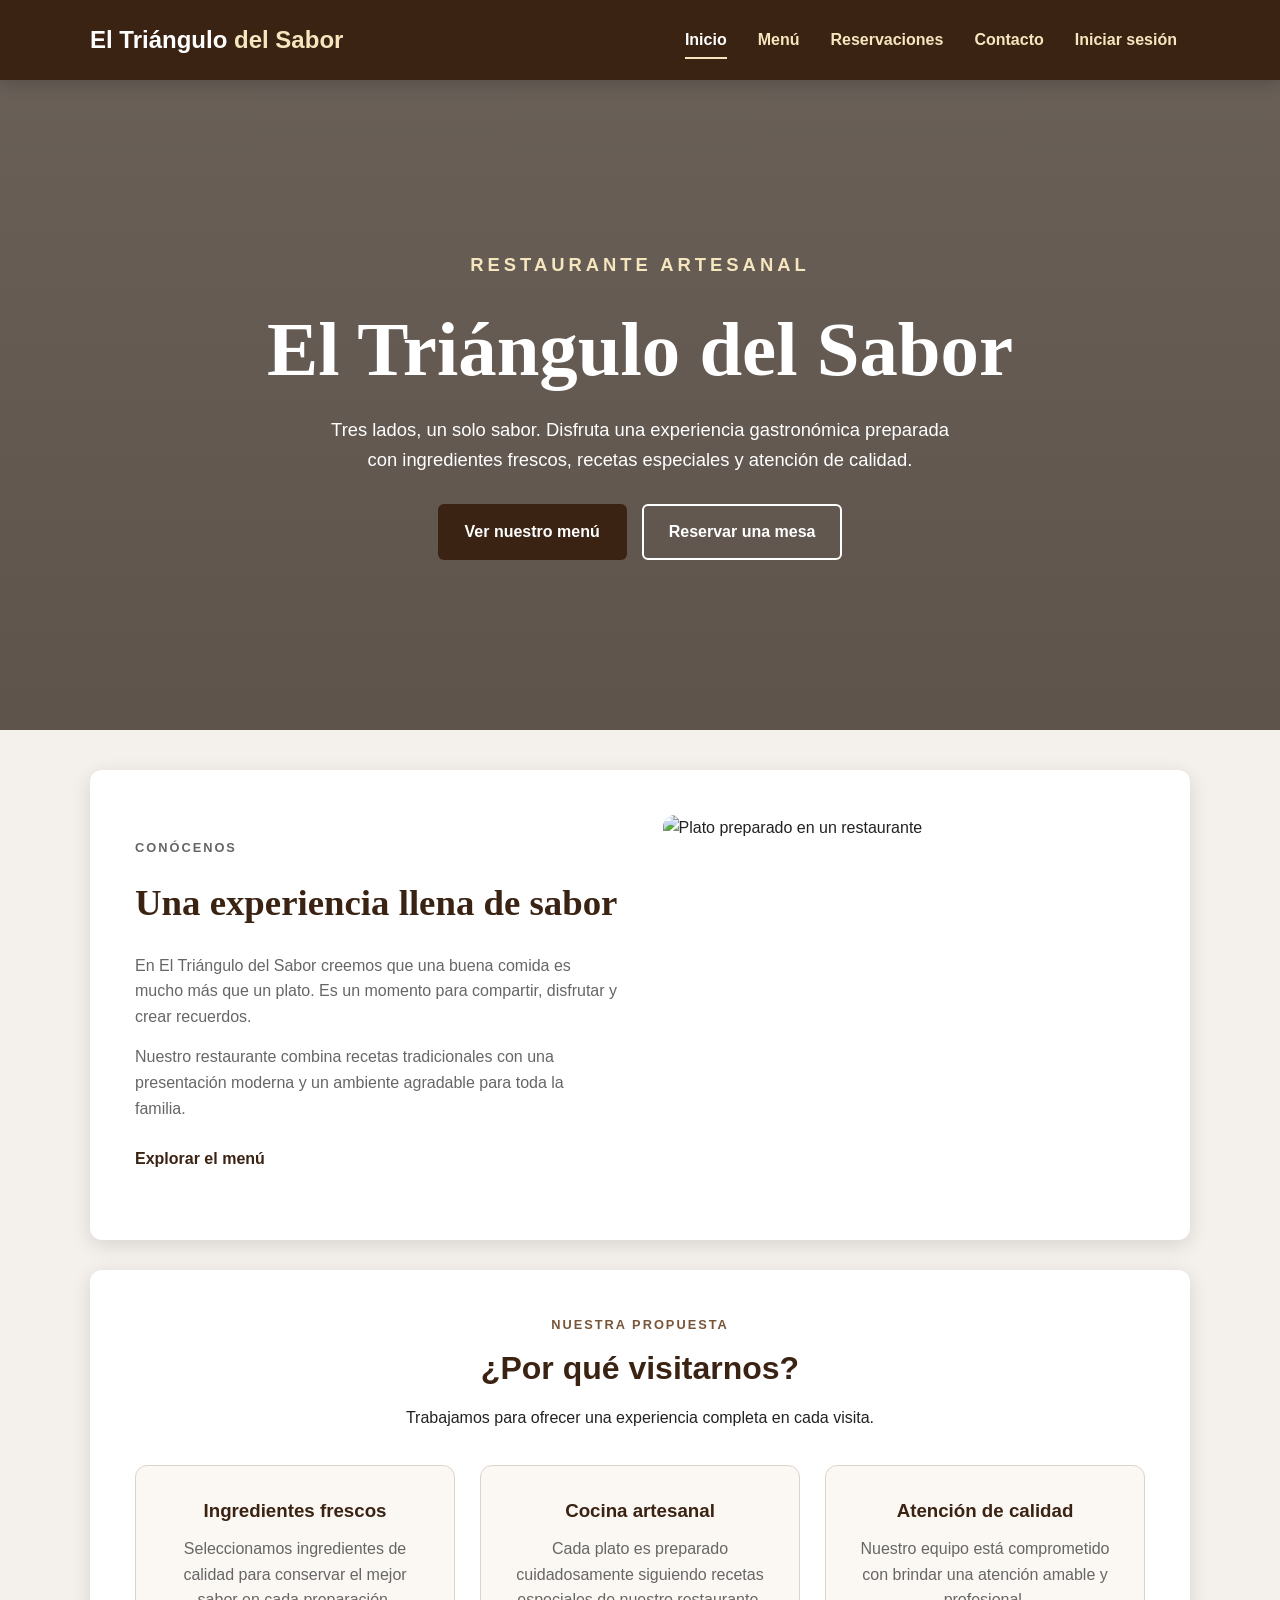
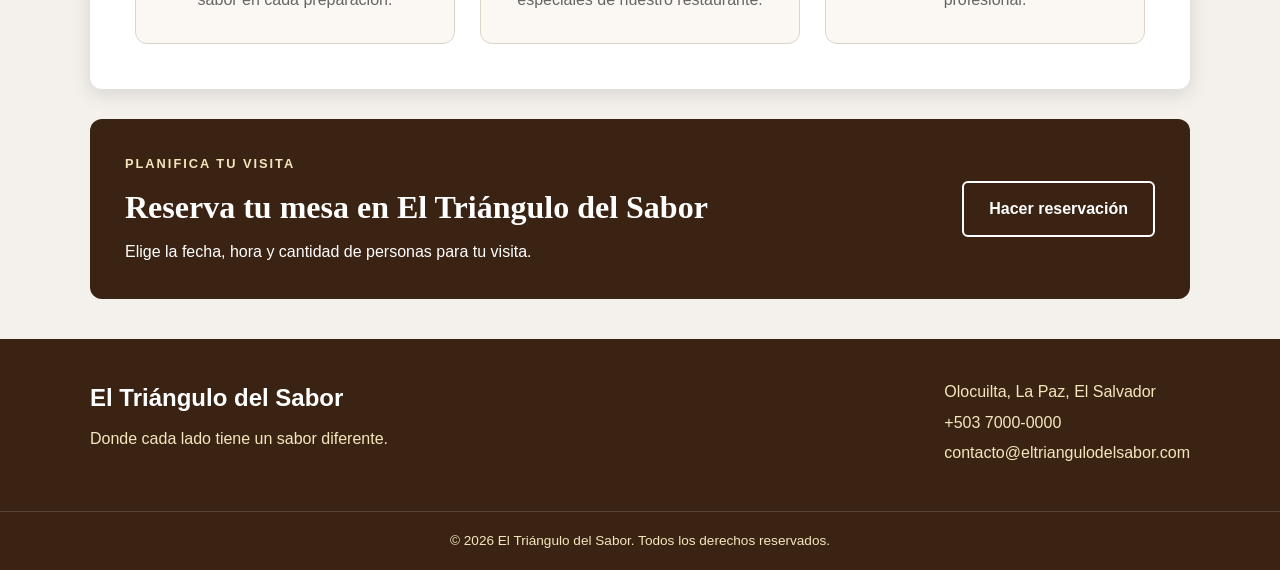
==== index.html @ 0c8fe2be "Rename indexrestaurante.html to index.html" ====
<!DOCTYPE html>
<html lang="es">
<head>
    <meta charset="UTF-8">
    <meta name="viewport" content="width=device-width, initial-scale=1.0">
    <meta name="description" content="El Triángulo del Sabor, restaurante de cocina artesanal.">
    <title>El Triángulo del Sabor | Inicio</title>
    <link rel="stylesheet" href="estiloscssrestaurante.css">
</head>

<body>

<header class="encabezado">
    <div class="contenedor encabezado-contenido">

        <a href="indexrestaurante.html" class="logo">
            El Triángulo <span>del Sabor</span>
        </a>

        <nav class="navegacion" aria-label="Navegación principal">
            <a href="indexrestaurante.html" class="active">Inicio</a>
            <a href="menurestaurante.html">Menú</a>
            <a href="reservacionesrestaurante.html">Reservaciones</a>
            <a href="contactosrestaurante.html">Contacto</a>
            <a href="loginrestaurante.html">Iniciar sesión</a>
        </nav>

    </div>
</header>

<main>

<section class="hero">

    <div class="hero-contenido animar-entrada">

        <p class="hero-etiqueta">RESTAURANTE ARTESANAL</p>

        <h1>El Triángulo del Sabor</h1>

        <p>
            Tres lados, un solo sabor. Disfruta una experiencia gastronómica
            preparada con ingredientes frescos, recetas especiales y atención
            de calidad.
        </p>

        <div class="hero-botones">
            <a href="menu.html" class="boton boton-principal">
                Ver nuestro menú
            </a>

            <a href="reservaciones.html" class="boton boton-secundario">
                Reservar una mesa
            </a>
        </div>

    </div>

</section>

<div class="contenedor">

<section class="seccion-presentacion">

    <div class="texto-presentacion">

        <p class="etiqueta">CONÓCENOS</p>

        <h2>Una experiencia llena de sabor</h2>

        <p>
            En El Triángulo del Sabor creemos que una buena comida es mucho
            más que un plato. Es un momento para compartir, disfrutar y crear
            recuerdos.
        </p>

        <p>
            Nuestro restaurante combina recetas tradicionales con una
            presentación moderna y un ambiente agradable para toda la familia.
        </p>

        <a href="menu.html" class="enlace-destacado">
            Explorar el menú
        </a>

    </div>

    <div class="imagen-presentacion">
        <img
            src="https://images.unsplash.com/photo-1515003197210-e0cd71810b5f?auto=format&fit=crop&w=900&q=80"
            alt="Plato preparado en un restaurante">
    </div>

</section>

<section class="seccion">

    <div class="titulo-seccion">

        <p class="etiqueta">NUESTRA PROPUESTA</p>

        <h2>¿Por qué visitarnos?</h2>

        <p>
            Trabajamos para ofrecer una experiencia completa en cada visita.
        </p>

    </div>

    <div class="tarjetas-beneficios">

        <article class="tarjeta-beneficio">

            <h3>Ingredientes frescos</h3>

            <p>
                Seleccionamos ingredientes de calidad para conservar el mejor
                sabor en cada preparación.
            </p>

        </article>

        <article class="tarjeta-beneficio">

            <h3>Cocina artesanal</h3>

            <p>
                Cada plato es preparado cuidadosamente siguiendo recetas
                especiales de nuestro restaurante.
            </p>

        </article>

        <article class="tarjeta-beneficio">

            <h3>Atención de calidad</h3>

            <p>
                Nuestro equipo está comprometido con brindar una atención
                amable y profesional.
            </p>

        </article>

    </div>

</section>

<section class="banner-reserva">

    <div>

        <p class="etiqueta">PLANIFICA TU VISITA</p>

        <h2>Reserva tu mesa en El Triángulo del Sabor</h2>

        <p>
            Elige la fecha, hora y cantidad de personas para tu visita.
        </p>

    </div>

    <a href="reservaciones.html" class="boton boton-secundario">
        Hacer reservación
    </a>

</section>

</div>

</main>

<footer class="pie-pagina">

    <div class="contenedor footer-contenido">

        <div>
            <h2>El Triángulo del Sabor</h2>
            <p>Donde cada lado tiene un sabor diferente.</p>
        </div>

        <div>
            <p>Olocuilta, La Paz, El Salvador</p>
            <p>+503 7000-0000</p>
            <p>contacto@eltriangulodelsabor.com</p>
        </div>

    </div>

    <div class="copyright">
        <p>
            &copy; 2026 El Triángulo del Sabor. Todos los derechos reservados.
        </p>
    </div>

</footer>

</body>
</html>
---- estiloscssrestaurante.css ----
:root {
    --cafe-oscuro: #3b2314;
    --cafe: #54321d;
    --cafe-claro: #795538;
    --crema: #f5e6be;
    --crema-claro: #fbf8f3;
    --blanco: #ffffff;
    --negro: #222222;
    --gris-texto: #666666;
    --gris-fondo: #f4f1ec;
    --gris-borde: #ddd4c9;
    --verde: #667c48;
    --sombra: rgba(0, 0, 0, 0.12);
    --sombra-fuerte: rgba(0, 0, 0, 0.25);
    --radio: 12px;
    --transicion: all 0.3s ease;
}

* {
    margin: 0;
    padding: 0;
    box-sizing: border-box;
}

html {
    scroll-behavior: smooth;
}

body {
    font-family: 'Segoe UI', Tahoma, Geneva, Verdana, sans-serif;
    background-color: var(--gris-fondo);
    color: var(--negro);
    line-height: 1.6;
    min-height: 100vh;
}

img {
    max-width: 100%;
    display: block;
}

a {
    color: inherit;
}

button,
input,
textarea,
select {
    font: inherit;
}

.contenedor {
    width: min(1100px, 92%);
    margin-inline: auto;
}

.seccion {
    background-color: var(--blanco);
    padding: 45px;
    border-radius: var(--radio);
    margin-bottom: 30px;
    box-shadow: 0 5px 20px var(--sombra);
}

.etiqueta {
    color: var(--cafe-claro);
    font-size: 0.8rem;
    font-weight: 800;
    letter-spacing: 2px;
    margin-bottom: 8px;
}

.titulo-seccion {
    text-align: center;
    margin-bottom: 35px;
}

.titulo-seccion h2 {
    color: var(--cafe-oscuro);
    font-size: 2rem;
    margin-bottom: 10px;
}

.boton {
    display: inline-block;
    padding: 13px 25px;
    border-radius: 6px;
    text-decoration: none;
    font-weight: 700;
    border: 2px solid transparent;
    cursor: pointer;
    transition: var(--transicion);
}

.boton:hover {
    transform: translateY(-3px);
}

.boton:active {
    transform: translateY(0);
}

.boton-principal {
    background-color: var(--cafe-oscuro);
    color: var(--blanco);
}

.boton-principal:hover {
    background-color: var(--cafe-claro);
    box-shadow: 0 7px 18px var(--sombra-fuerte);
}

.boton-secundario {
    background-color: transparent;
    color: var(--blanco);
    border-color: var(--blanco);
}

.boton-secundario:hover {
    background-color: var(--blanco);
    color: var(--cafe-oscuro);
}

.encabezado {
    background-color: var(--cafe-oscuro);
    color: var(--blanco);
    position: sticky;
    top: 0;
    z-index: 1000;
    box-shadow: 0 3px 15px rgba(0, 0, 0, 0.2);
}

.encabezado-contenido {
    min-height: 80px;
    display: flex;
    align-items: center;
    justify-content: space-between;
    gap: 30px;
}

.logo {
    text-decoration: none;
    font-size: 1.5rem;
    font-weight: 800;
    white-space: nowrap;
}

.logo span {
    color: var(--crema);
}

.navegacion {
    display: flex;
    align-items: center;
    justify-content: center;
    gap: 5px;
    flex-wrap: wrap;
}

.navegacion a {
    color: var(--crema);
    text-decoration: none;
    font-weight: 600;
    padding: 10px 13px;
    position: relative;
    transition: var(--transicion);
}

.navegacion a::after {
    content: "";
    position: absolute;
    left: 13px;
    right: 13px;
    bottom: 4px;
    height: 2px;
    background-color: var(--crema);
    transform: scaleX(0);
    transition: transform 0.3s ease;
}

.navegacion a:hover {
    color: var(--blanco);
}

.navegacion a:hover::after,
.navegacion a.active::after {
    transform: scaleX(1);
}

.navegacion a.active {
    color: var(--blanco);
}

.hero {
    min-height: 650px;
    display: flex;
    align-items: center;
    justify-content: center;
    text-align: center;
    color: var(--blanco);
    padding: 70px 20px;
    background-image:
        linear-gradient(
            rgba(30, 17, 8, 0.65),
            rgba(30, 17, 8, 0.7)
        ),
        url('https://images.unsplash.com/photo-1517248135467-4c7edcad34c4?auto=format&fit=crop&w=1800&q=85');
    background-size: cover;
    background-position: center;
}

.hero-contenido {
    max-width: 750px;
}

.hero-etiqueta {
    color: var(--crema);
    font-size: 0.9rem;
    font-weight: 800;
    letter-spacing: 4px;
    margin-bottom: 15px;
}

.hero h1 {
    font-family: Georgia, serif;
    font-size: clamp(2.5rem, 6vw, 5rem);
    line-height: 1.05;
    margin-bottom: 25px;
}

.hero p {
    font-size: 1.15rem;
    max-width: 650px;
    margin: 0 auto 30px;
}

.hero-botones {
    display: flex;
    justify-content: center;
    gap: 15px;
    flex-wrap: wrap;
}

@keyframes fadeInUp {
    from {
        opacity: 0;
        transform: translateY(25px);
    }

    to {
        opacity: 1;
        transform: translateY(0);
    }
}

.animar-entrada {
    animation: fadeInUp 0.8s ease-out both;
}

.seccion-presentacion {
    background-color: var(--blanco);
    padding: 45px;
    border-radius: var(--radio);
    margin-top: 40px;
    margin-bottom: 30px;
    display: grid;
    grid-template-columns: 1fr 1fr;
    gap: 45px;
    align-items: center;
    box-shadow: 0 5px 20px var(--sombra);
}

.texto-presentacion h2 {
    color: var(--cafe-oscuro);
    font-family: Georgia, serif;
    font-size: 2.3rem;
    margin-bottom: 20px;
}

.texto-presentacion p {
    color: var(--gris-texto);
    margin-bottom: 15px;
}

.imagen-presentacion {
    overflow: hidden;
    border-radius: var(--radio);
}

.imagen-presentacion img {
    width: 100%;
    height: 380px;
    object-fit: cover;
    transition: transform 0.5s ease;
}

.imagen-presentacion:hover img {
    transform: scale(1.05);
}

.enlace-destacado {
    color: var(--cafe-oscuro);
    font-weight: 800;
    text-decoration: none;
    display: inline-block;
    margin-top: 10px;
    transition: var(--transicion);
}

.enlace-destacado:hover {
    color: var(--cafe-claro);
    transform: translateX(5px);
}

.tarjetas-beneficios {
    display: grid;
    grid-template-columns: repeat(3, 1fr);
    gap: 25px;
}

.tarjeta-beneficio {
    background-color: var(--crema-claro);
    padding: 30px;
    text-align: center;
    border-radius: var(--radio);
    border: 1px solid var(--gris-borde);
    transition: var(--transicion);
}

.tarjeta-beneficio:hover {
    transform: translateY(-8px);
    box-shadow: 0 12px 25px var(--sombra);
}

.tarjeta-beneficio h3 {
    color: var(--cafe-oscuro);
    margin-bottom: 10px;
}

.tarjeta-beneficio p {
    color: var(--gris-texto);
}

.banner-reserva {
    background-color: var(--cafe-oscuro);
    color: var(--blanco);
    padding: 35px;
    border-radius: var(--radio);
    margin-bottom: 40px;
    display: flex;
    align-items: center;
    justify-content: space-between;
    gap: 25px;
}

.banner-reserva h2 {
    font-family: Georgia, serif;
    font-size: 2rem;
    margin-bottom: 5px;
}

.banner-reserva .etiqueta {
    color: var(--crema);
}

.encabezado-pagina {
    background-color: var(--cafe);
    color: var(--blanco);
    padding: 70px 0;
    text-align: center;
}

.encabezado-pagina h1 {
    font-family: Georgia, serif;
    font-size: 3rem;
    margin-bottom: 10px;
}

.encabezado-pagina .etiqueta {
    color: var(--crema);
}

.menu-seccion {
    margin-top: 30px;
}

.grid-menu {
    display: grid;
    grid-template-columns: repeat(3, 1fr);
    gap: 25px;
}

.tarjeta-plato {
    background-color: var(--blanco);
    border-radius: var(--radio);
    overflow: hidden;
    border: 1px solid var(--gris-borde);
    box-shadow: 0 4px 12px var(--sombra);
    transition: var(--transicion);
}

.tarjeta-plato:hover {
    transform: translateY(-8px);
    box-shadow: 0 15px 30px var(--sombra-fuerte);
}

.imagen-plato {
    overflow: hidden;
}

.imagen-plato img {
    width: 100%;
    height: 210px;
    object-fit: cover;
    transition: transform 0.5s ease;
}

.tarjeta-plato:hover .imagen-plato img {
    transform: scale(1.08);
}

.contenido-plato {
    padding: 22px;
}

.plato-titulo {
    display: flex;
    align-items: flex-start;
    justify-content: space-between;
    gap: 15px;
    margin-bottom: 10px;
}

.plato-titulo h3 {
    color: var(--cafe-oscuro);
    font-size: 1.15rem;
}

.plato-titulo span {
    color: var(--verde);
    font-weight: 800;
    white-space: nowrap;
}

.contenido-plato p {
    color: var(--gris-texto);
    margin-bottom: 18px;
}

.boton-card {
    border: 2px solid var(--cafe-oscuro);
    background-color: transparent;
    color: var(--cafe-oscuro);
    padding: 8px 15px;
    border-radius: 5px;
    cursor: pointer;
    font-weight: 700;
    transition: var(--transicion);
}

.boton-card:hover {
    background-color: var(--cafe-oscuro);
    color: var(--blanco);
}

.tarjeta-bebida {
    min-height: 170px;
    display: flex;
    align-items: center;
}

.formulario-contenedor {
    max-width: 850px;
    margin: 40px auto 30px;
    background-color: var(--blanco);
    padding: 45px;
    border-radius: var(--radio);
    box-shadow: 0 5px 20px var(--sombra);
}

.formulario-intro {
    text-align: center;
    margin-bottom: 30px;
}

.formulario-intro h2 {
    color: var(--cafe-oscuro);
    font-family: Georgia, serif;
    font-size: 2.2rem;
    margin-bottom: 10px;
}

.formulario-intro p {
    color: var(--gris-texto);
}

fieldset {
    border: none;
    padding: 0;
}

legend {
    font-size: 1.2rem;
    font-weight: 800;
    color: var(--cafe-oscuro);
    margin-bottom: 20px;
}

.grid-formulario {
    display: grid;
    grid-template-columns: repeat(2, 1fr);
    gap: 20px;
}

.campo {
    margin-bottom: 5px;
}

.campo-completo {
    grid-column: 1 / -1;
}

.campo label {
    display: block;
    color: var(--cafe-oscuro);
    font-weight: 700;
    margin-bottom: 7px;
}

.campo input,
.campo select,
.campo textarea {
    width: 100%;
    padding: 12px 14px;
    border: 2px solid var(--gris-borde);
    border-radius: 7px;
    background-color: var(--blanco);
    color: var(--negro);
    outline: none;
    transition: var(--transicion);
}

.campo textarea {
    resize: vertical;
    min-height: 120px;
}

.campo input:focus,
.campo select:focus,
.campo textarea:focus {
    border-color: var(--cafe-claro);
    box-shadow: 0 0 0 4px rgba(121, 85, 56, 0.15);
}

.campo input:active,
.campo select:active,
.campo textarea:active {
    border-color: var(--cafe-oscuro);
}

.campo input::placeholder,
.campo textarea::placeholder {
    color: #999999;
}

.boton-formulario {
    width: 100%;
    border: none;
    margin-top: 25px;
}

.informacion-reserva {
    display: grid;
    grid-template-columns: repeat(2, 1fr);
    gap: 20px;
    margin-bottom: 40px;
}

.informacion-reserva article {
    background-color: var(--crema-claro);
    padding: 25px;
    border-left: 5px solid var(--cafe-oscuro);
    border-radius: 7px;
}

.informacion-reserva h2 {
    color: var(--cafe-oscuro);
    margin-bottom: 10px;
}

.pagina-login {
    min-height: calc(100vh - 80px);
    display: flex;
    align-items: center;
    justify-content: center;
    background-image:
        linear-gradient(
            rgba(40, 20, 10, 0.6),
            rgba(40, 20, 10, 0.6)
        ),
        url('https://images.unsplash.com/photo-1556742049-0cfed4f6a45d?auto=format&fit=crop&w=1600&q=80');
    background-size: cover;
    background-position: center;
    padding: 50px 20px;
}

.login-hero {
    width: 100%;
    display: flex;
    justify-content: center;
}

.tarjeta-login {
    background-color: rgba(255, 255, 255, 0.97);
    width: min(430px, 100%);
    padding: 40px;
    border-radius: 15px;
    box-shadow: 0 20px 50px rgba(0, 0, 0, 0.3);
}

.login-cabecera {
    text-align: center;
    margin-bottom: 30px;
}

.login-cabecera h1 {
    color: var(--cafe-oscuro);
    font-family: Georgia, serif;
    font-size: 2.4rem;
}

.opciones-login {
    display: flex;
    justify-content: space-between;
    gap: 10px;
    font-size: 0.85rem;
    margin-top: 15px;
    margin-bottom: 15px;
}

.opciones-login a {
    color: var(--cafe-claro);
    font-weight: 700;
    text-decoration: none;
}

.opciones-login a:hover {
    text-decoration: underline;
}

.registro {
    text-align: center;
    margin-top: 20px;
    color: var(--gris-texto);
}

.registro a {
    color: var(--cafe-oscuro);
    font-weight: 700;
    text-decoration: none;
}

.contacto-layout {
    display: grid;
    grid-template-columns: 0.9fr 1.1fr;
    gap: 30px;
    margin: 40px auto;
}

.informacion-contacto,
.formulario-contacto {
    background-color: var(--blanco);
    padding: 40px;
    border-radius: var(--radio);
    box-shadow: 0 5px 20px var(--sombra);
}

.informacion-contacto h2,
.formulario-contacto h2 {
    color: var(--cafe-oscuro);
    font-family: Georgia, serif;
    font-size: 2rem;
    margin-bottom: 10px;
}

.informacion-contacto > p {
    color: var(--gris-texto);
    margin-bottom: 30px;
}

.dato-contacto {
    margin-bottom: 25px;
}

.dato-contacto h3 {
    color: var(--cafe-oscuro);
    font-size: 1rem;
}

.dato-contacto p {
    color: var(--gris-texto);
}

.formulario-contacto header {
    margin-bottom: 25px;
}

.formulario-contacto header p {
    color: var(--gris-texto);
}

.mapa {
    background-color: var(--blanco);
    padding: 35px;
    border-radius: var(--radio);
    margin-bottom: 40px;
    box-shadow: 0 5px 20px var(--sombra);
}

.mapa iframe {
    width: 100%;
    height: 400px;
    border: 0;
    border-radius: 8px;
}

.pie-pagina {
    background-color: var(--cafe-oscuro);
    color: var(--crema);
    margin-top: 30px;
}

.footer-contenido {
    padding: 40px 0;
    display: flex;
    justify-content: space-between;
    gap: 30px;
}

.footer-contenido h2 {
    color: var(--blanco);
    margin-bottom: 8px;
}

.footer-contenido p {
    margin-bottom: 5px;
}

.copyright {
    text-align: center;
    padding: 18px;
    border-top: 1px solid rgba(255, 255, 255, 0.15);
    font-size: 0.85rem;
}

@media (max-width: 900px) {
    .encabezado-contenido {
        flex-direction: column;
        padding: 18px 0;
    }

    .navegacion {
        width: 100%;
    }

    .seccion-presentacion {
        grid-template-columns: 1fr;
    }

    .tarjetas-beneficios {
        grid-template-columns: repeat(2, 1fr);
    }

    .grid-menu {
        grid-template-columns: repeat(2, 1fr);
    }

    .contacto-layout {
        grid-template-columns: 1fr;
    }
}

@media (max-width: 600px) {
    .contenedor {
        width: 94%;
    }

    .encabezado-contenido {
        min-height: auto;
        gap: 15px;
    }

    .logo {
        font-size: 1.3rem;
        text-align: center;
    }

    .navegacion {
        gap: 0;
    }

    .navegacion a {
        font-size: 0.85rem;
        padding: 7px 8px;
    }

    .navegacion a::after {
        left: 8px;
        right: 8px;
    }

    .hero {
        min-height: 550px;
        padding: 50px 15px;
    }

    .hero h1 {
        font-size: 2.7rem;
    }

    .hero p {
        font-size: 1rem;
    }

    .hero-botones {
        flex-direction: column;
        align-items: stretch;
    }

    .hero-botones .boton {
        text-align: center;
    }

    .seccion,
    .seccion-presentacion {
        padding: 25px;
    }

    .seccion-presentacion {
        margin-top: 25px;
    }

    .texto-presentacion h2 {
        font-size: 1.9rem;
    }

    .imagen-presentacion img {
        height: 280px;
    }

    .tarjetas-beneficios {
        grid-template-columns: 1fr;
    }

    .banner-reserva {
        flex-direction: column;
        align-items: flex-start;
        padding: 25px;
    }

    .banner-reserva h2 {
        font-size: 1.7rem;
    }

    .encabezado-pagina {
        padding: 50px 0;
    }

    .encabezado-pagina h1 {
        font-size: 2.4rem;
    }

    .grid-menu {
        grid-template-columns: 1fr;
    }

    .imagen-plato img {
        height: 220px;
    }

    .formulario-contenedor {
        padding: 25px;
        margin-top: 25px;
    }

    .grid-formulario {
        grid-template-columns: 1fr;
    }

    .campo-completo {
        grid-column: auto;
    }

    .informacion-reserva {
        grid-template-columns: 1fr;
    }

    .tarjeta-login {
        padding: 30px 22px;
    }

    .opciones-login {
        flex-direction: column;
    }

    .informacion-contacto,
    .formulario-contacto {
        padding: 25px;
    }

    .mapa {
        padding: 20px;
    }

    .mapa iframe {
        height: 300px;
    }

    .footer-contenido {
        flex-direction: column;
        text-align: center;
        align-items: center;
    }
}
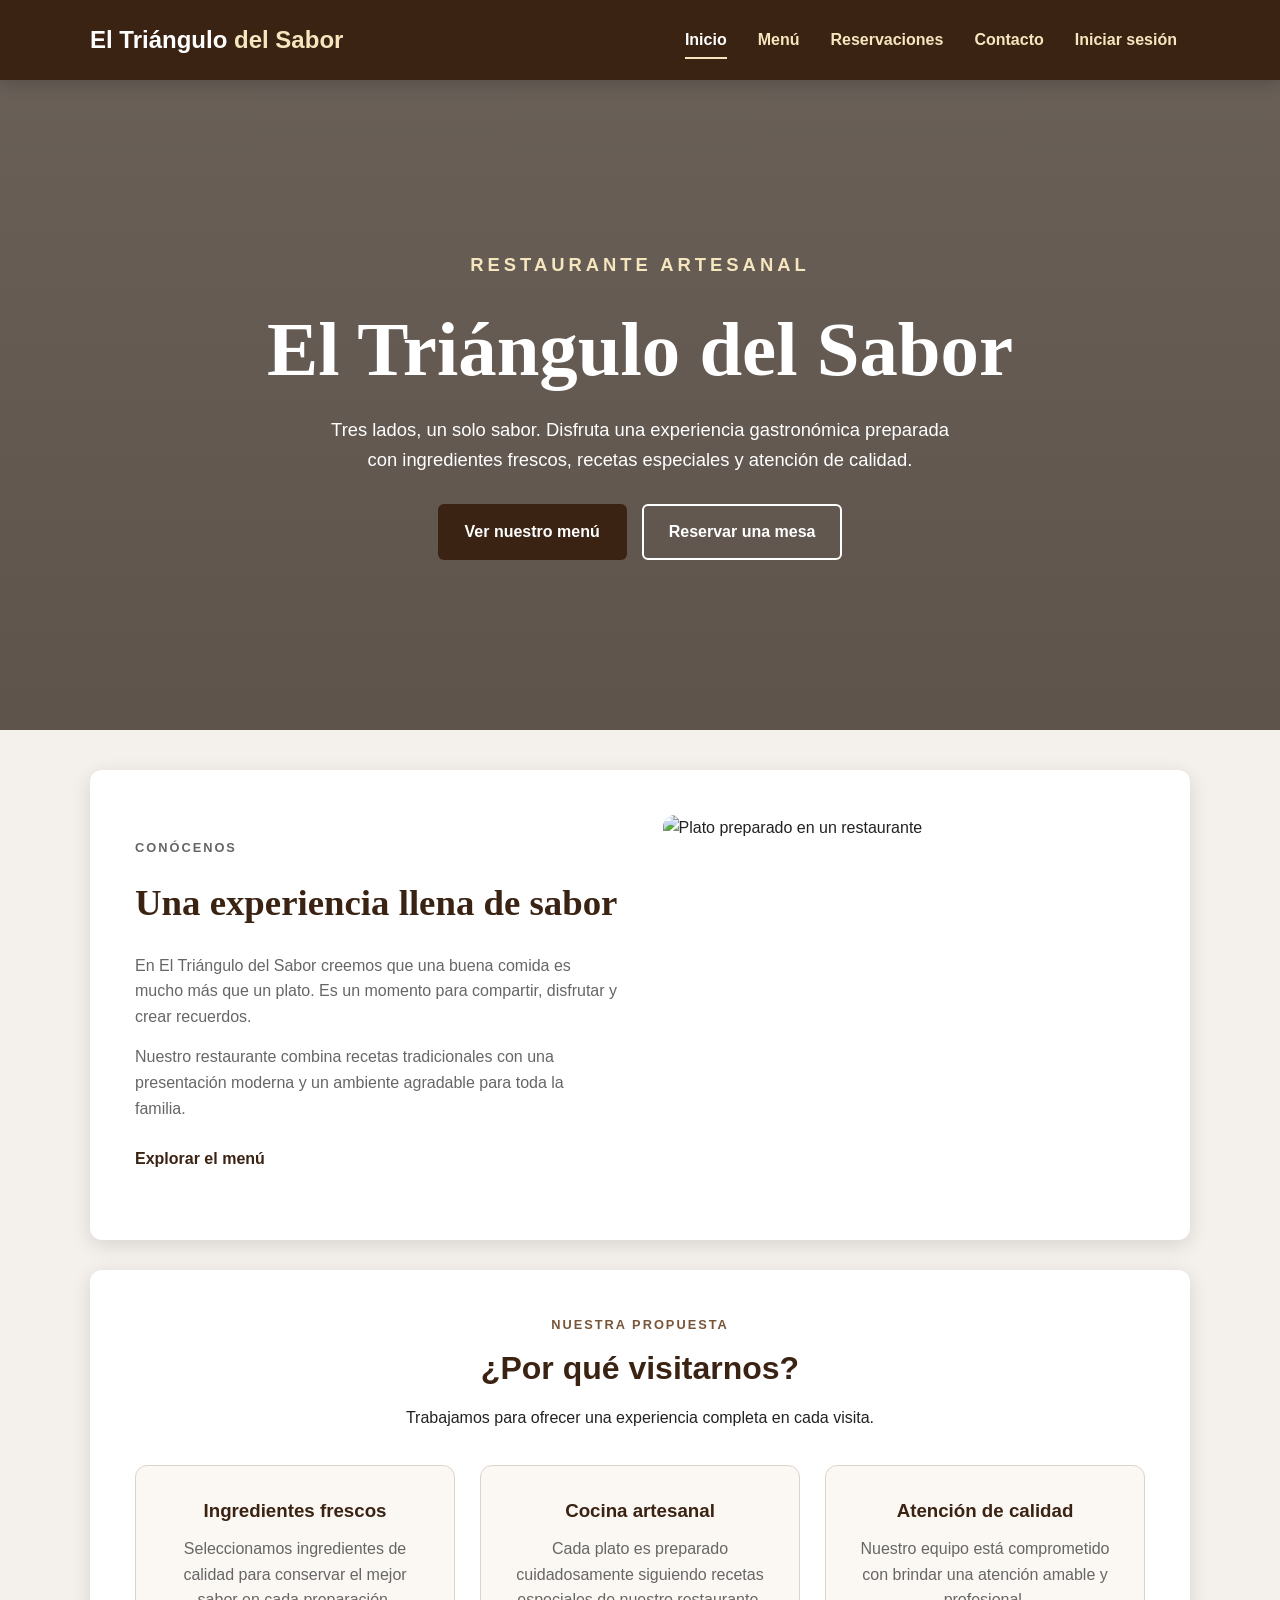
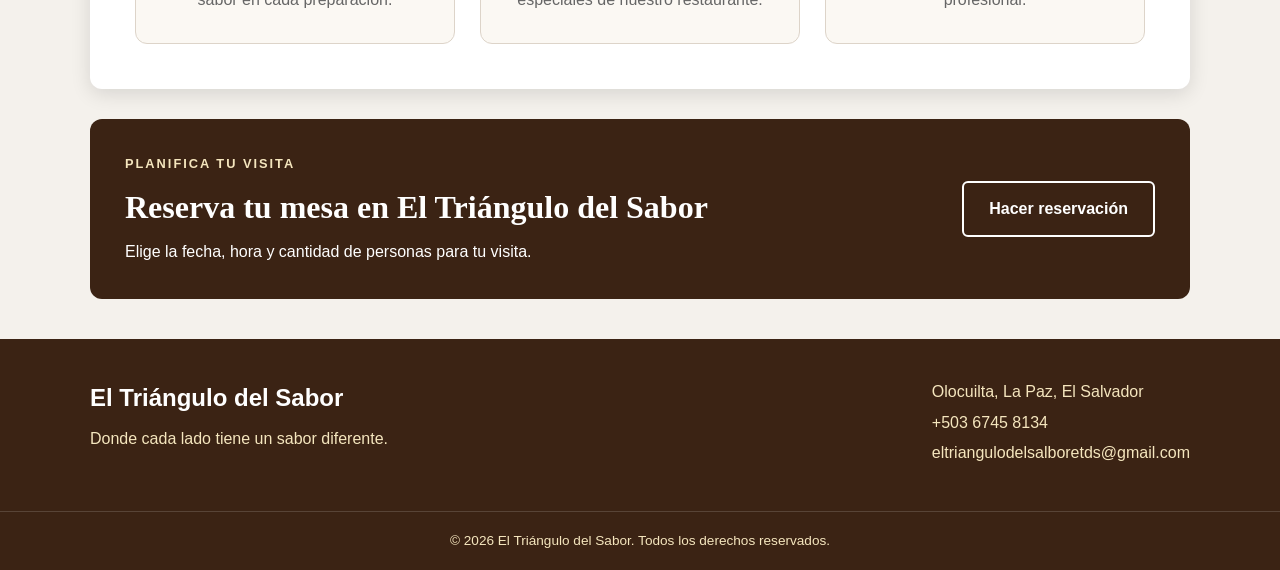
==== commit 7b52dce5: "Fix HTML encoding issues in index.html" ====
--- a/index.html
+++ b/index.html
@@ -13,12 +13,12 @@
 <header class="encabezado">
     <div class="contenedor encabezado-contenido">
 
-        <a href="indexrestaurante.html" class="logo">
+        <a href="index.html" class="logo">
             El Triángulo <span>del Sabor</span>
         </a>
 
         <nav class="navegacion" aria-label="Navegación principal">
-            <a href="indexrestaurante.html" class="active">Inicio</a>
+            <a href="index.html" class="active">Inicio</a>
             <a href="menurestaurante.html">Menú</a>
             <a href="reservacionesrestaurante.html">Reservaciones</a>
             <a href="contactosrestaurante.html">Contacto</a>
@@ -181,8 +181,8 @@
 
         <div>
             <p>Olocuilta, La Paz, El Salvador</p>
-            <p>+503 7000-0000</p>
-            <p>contacto@eltriangulodelsabor.com</p>
+            <p>+503 6745 8134</p>
+            <p>eltriangulodelsalboretds@gmail.com</p>
         </div>
 
     </div>
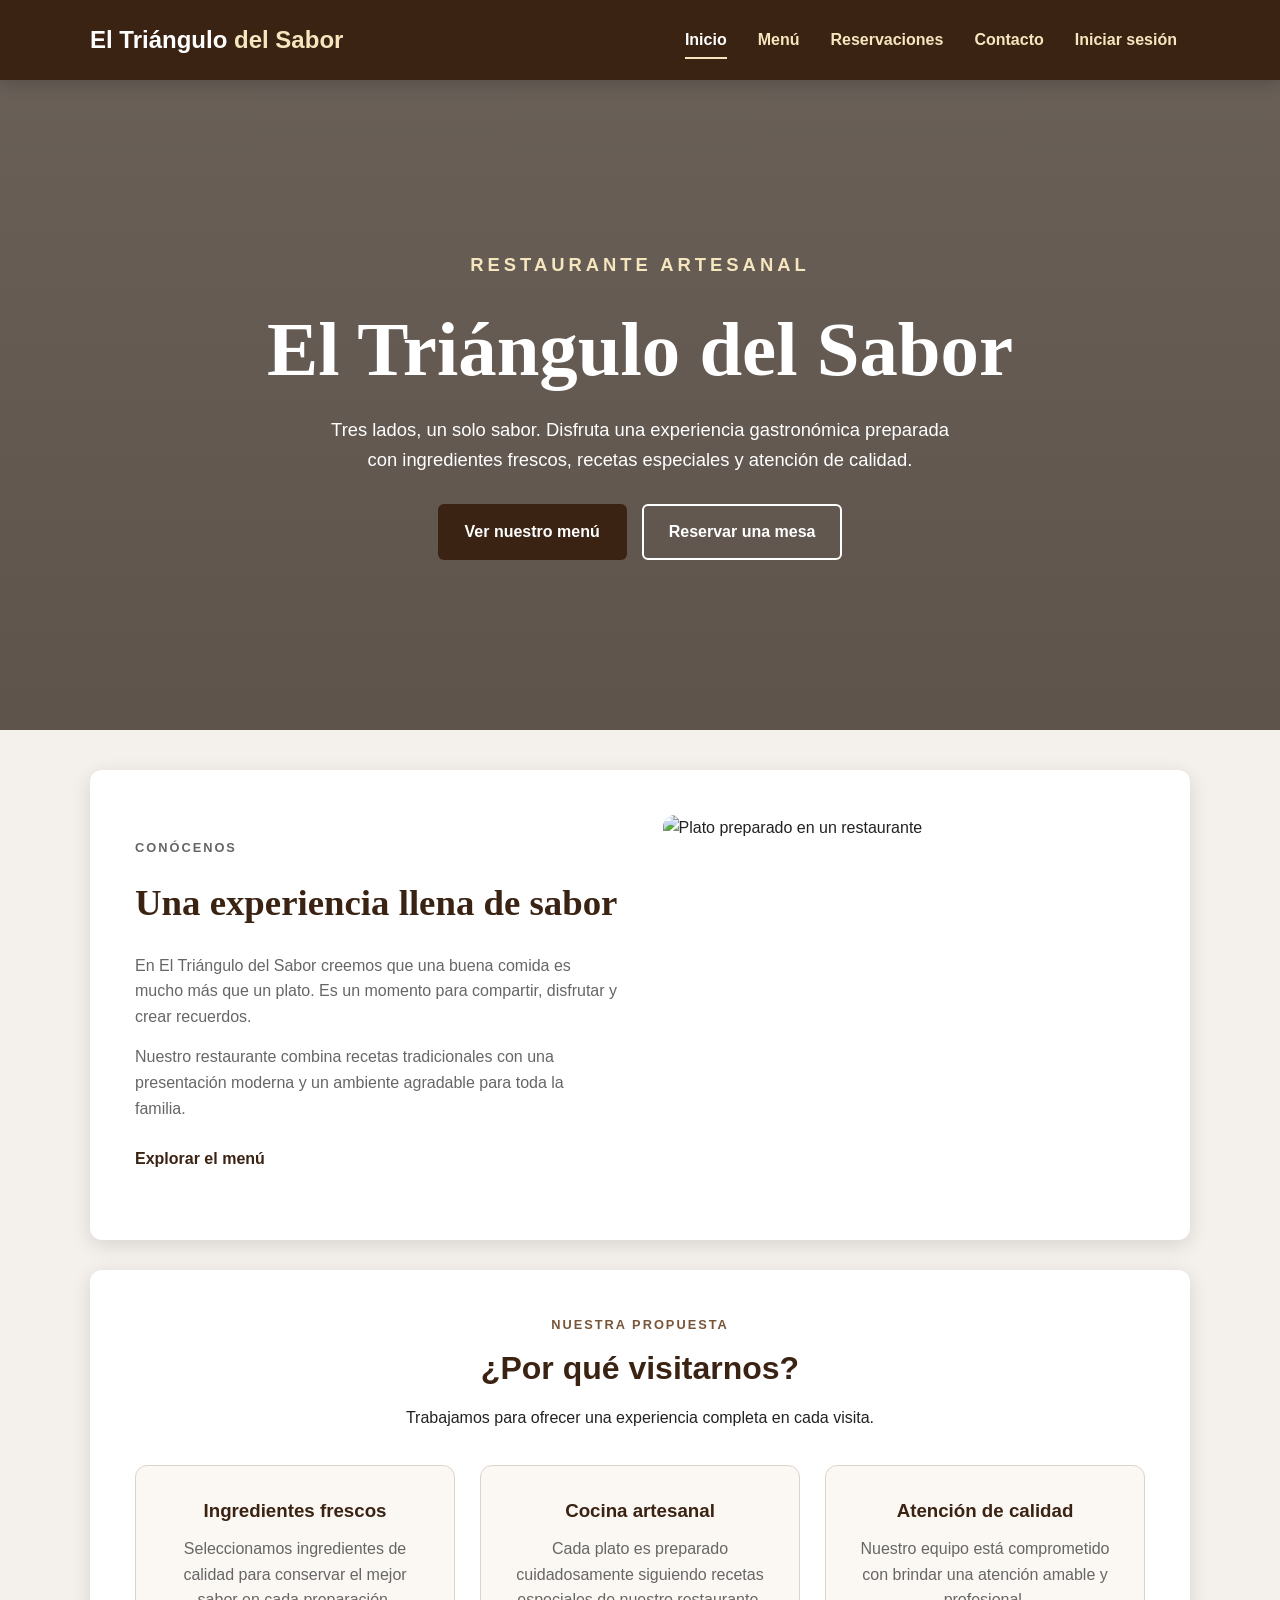
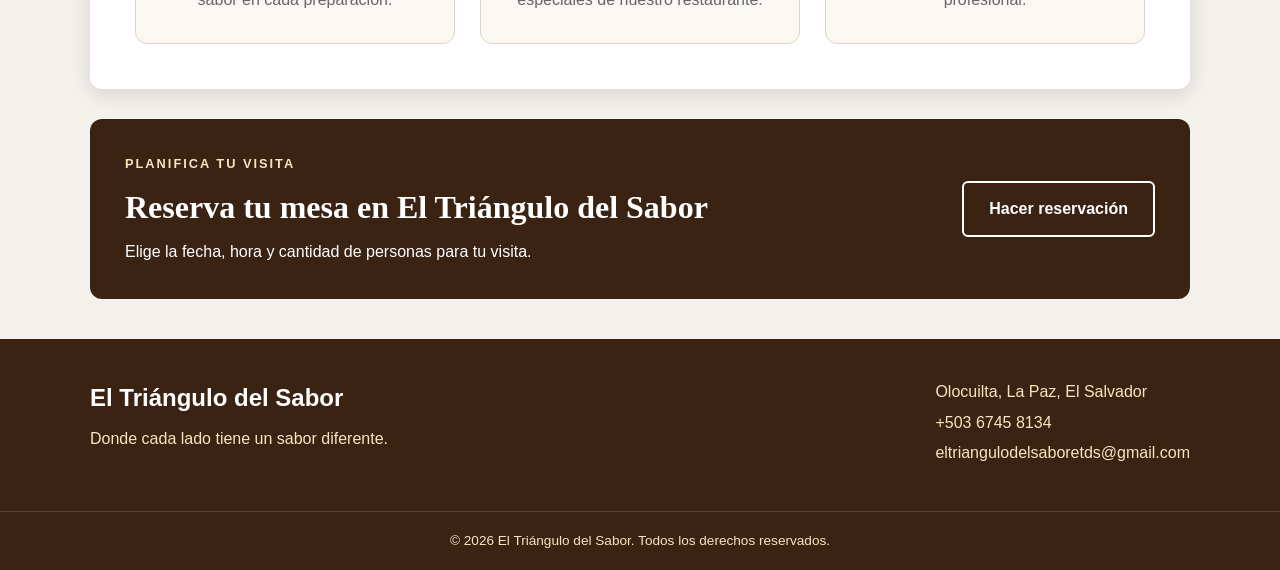
==== commit 4405b882: "Fix HTML encoding issues in index.html" ====
--- a/index.html
+++ b/index.html
@@ -11,6 +11,7 @@
 <body>
 
 <header class="encabezado">
+
     <div class="contenedor encabezado-contenido">
 
         <a href="index.html" class="logo">
@@ -26,6 +27,7 @@
         </nav>
 
     </div>
+
 </header>
 
 <main>
@@ -45,13 +47,15 @@
         </p>
 
         <div class="hero-botones">
-            <a href="menu.html" class="boton boton-principal">
+
+            <a href="menurestaurante.html" class="boton boton-principal">
                 Ver nuestro menú
             </a>
 
-            <a href="reservaciones.html" class="boton boton-secundario">
+            <a href="reservacionesrestaurante.html" class="boton boton-secundario">
                 Reservar una mesa
             </a>
+
         </div>
 
     </div>
@@ -79,16 +83,18 @@
             presentación moderna y un ambiente agradable para toda la familia.
         </p>
 
-        <a href="menu.html" class="enlace-destacado">
+        <a href="menurestaurante.html" class="enlace-destacado">
             Explorar el menú
         </a>
 
     </div>
 
     <div class="imagen-presentacion">
+
         <img
             src="https://images.unsplash.com/photo-1515003197210-e0cd71810b5f?auto=format&fit=crop&w=900&q=80"
             alt="Plato preparado en un restaurante">
+
     </div>
 
 </section>
@@ -160,7 +166,7 @@
 
     </div>
 
-    <a href="reservaciones.html" class="boton boton-secundario">
+    <a href="reservacionesrestaurante.html" class="boton boton-secundario">
         Hacer reservación
     </a>
 
@@ -175,22 +181,39 @@
     <div class="contenedor footer-contenido">
 
         <div>
+
             <h2>El Triángulo del Sabor</h2>
-            <p>Donde cada lado tiene un sabor diferente.</p>
+
+            <p>
+                Donde cada lado tiene un sabor diferente.
+            </p>
+
         </div>
 
         <div>
-            <p>Olocuilta, La Paz, El Salvador</p>
-            <p>+503 6745 8134</p>
-            <p>eltriangulodelsalboretds@gmail.com</p>
+
+            <p>
+                Olocuilta, La Paz, El Salvador
+            </p>
+
+            <p>
+                +503 6745 8134
+            </p>
+
+            <p>
+                eltriangulodelsaboretds@gmail.com
+            </p>
+
         </div>
 
     </div>
 
     <div class="copyright">
+
         <p>
             &copy; 2026 El Triángulo del Sabor. Todos los derechos reservados.
         </p>
+
     </div>
 
 </footer>
--- a/estiloscssrestaurante.css
+++ b/estiloscssrestaurante.css
@@ -200,12 +200,14 @@
     text-align: center;
     color: var(--blanco);
     padding: 70px 20px;
+
     background-image:
         linear-gradient(
             rgba(30, 17, 8, 0.65),
             rgba(30, 17, 8, 0.7)
         ),
-        url('https://images.unsplash.com/photo-1517248135467-4c7edcad34c4?auto=format&fit=crop&w=1800&q=85');
+        url("https://images.unsplash.com/photo-1517248135467-4c7edcad34c4?auto=format&fit=crop&w=1800&q=85");
+
     background-size: cover;
     background-position: center;
 }
@@ -599,7 +601,7 @@
             rgba(40, 20, 10, 0.6),
             rgba(40, 20, 10, 0.6)
         ),
-        url('https://images.unsplash.com/photo-1556742049-0cfed4f6a45d?auto=format&fit=crop&w=1600&q=80');
+        url("https://images.unsplash.com/photo-1556742049-0cfed4f6a45d?auto=format&fit=crop&w=1600&q=80");
     background-size: cover;
     background-position: center;
     padding: 50px 20px;
@@ -754,7 +756,71 @@
     font-size: 0.85rem;
 }
 
+.ventana-confirmacion {
+    min-height: calc(100vh - 80px);
+    display: flex;
+    justify-content: center;
+    align-items: center;
+    padding: 60px 20px;
+    background-color: var(--gris-fondo);
+}
+
+.tarjeta-confirmacion {
+    width: min(500px, 100%);
+    background-color: var(--blanco);
+    padding: 55px 40px;
+    text-align: center;
+    border-radius: 25px;
+    box-shadow: 0 15px 40px var(--sombra-fuerte);
+}
+
+.check-confirmacion {
+    width: 110px;
+    height: 110px;
+    margin: 0 auto 25px;
+    border-radius: 50%;
+    background-color: #d9902b;
+    color: var(--blanco);
+    display: flex;
+    justify-content: center;
+    align-items: center;
+    font-size: 65px;
+    font-weight: bold;
+}
+
+.tarjeta-confirmacion h2 {
+    color: var(--cafe-oscuro);
+    font-family: Georgia, serif;
+    font-size: 42px;
+    line-height: 1.15;
+    margin-bottom: 20px;
+}
+
+.tarjeta-confirmacion p {
+    color: var(--gris-texto);
+    font-size: 19px;
+    line-height: 1.6;
+    margin-bottom: 30px;
+}
+
+.boton-volver {
+    display: inline-block;
+    padding: 13px 25px;
+    background-color: var(--cafe-oscuro);
+    color: var(--blanco);
+    border-radius: 6px;
+    text-decoration: none;
+    font-weight: 700;
+    transition: var(--transicion);
+}
+
+.boton-volver:hover {
+    background-color: var(--cafe-claro);
+    transform: translateY(-3px);
+}
+
 @media (max-width: 900px) {
+
     .encabezado-contenido {
         flex-direction: column;
         padding: 18px 0;
@@ -782,6 +848,7 @@
 }
 
 @media (max-width: 600px) {
+
     .contenedor {
         width: 94%;
     }
@@ -922,4 +989,114 @@
         text-align: center;
         align-items: center;
     }
-}+
+    .ventana-confirmacion {
+        padding: 40px 15px;
+    }
+
+    .tarjeta-confirmacion {
+        padding: 40px 20px;
+    }
+
+    .tarjeta-confirmacion h2 {
+        font-size: 32px;
+    }
+
+    .tarjeta-confirmacion p {
+        font-size: 17px;
+    }
+
+    .check-confirmacion {
+        width: 90px;
+        height: 90px;
+        font-size: 50px;
+    }
+    .pagina-confirmacion {
+    min-height: calc(100vh - 80px);
+    display: flex;
+    justify-content: center;
+    align-items: center;
+    padding: 60px 20px;
+    background-color: var(--gris-fondo);
+}
+
+.pagina-confirmacion .tarjeta-confirmacion {
+    width: 500px;
+    max-width: 100%;
+    padding: 55px 40px;
+    background-color: var(--blanco);
+    text-align: center;
+    border-radius: 25px;
+    box-shadow: 0 15px 40px var(--sombra-fuerte);
+}
+
+.pagina-confirmacion .check-confirmacion {
+    width: 110px;
+    height: 110px;
+    margin: 0 auto 25px;
+    border-radius: 50%;
+    background-color: #d9902b;
+    color: var(--blanco);
+    display: flex;
+    justify-content: center;
+    align-items: center;
+    font-size: 65px;
+    font-weight: bold;
+}
+
+.pagina-confirmacion .tarjeta-confirmacion h1 {
+    margin-bottom: 20px;
+    color: var(--cafe-oscuro);
+    font-family: Georgia, serif;
+    font-size: 42px;
+    line-height: 1.15;
+}
+
+.pagina-confirmacion .tarjeta-confirmacion p {
+    margin-bottom: 30px;
+    color: var(--gris-texto);
+    font-size: 19px;
+    line-height: 1.6;
+}
+
+.pagina-confirmacion .boton-volver {
+    display: inline-block;
+    padding: 13px 25px;
+    background-color: var(--cafe-oscuro);
+    color: var(--blanco);
+    text-decoration: none;
+    border-radius: 6px;
+    font-weight: 700;
+    transition: var(--transicion);
+}
+
+.pagina-confirmacion .boton-volver:hover {
+    background-color: var(--cafe-claro);
+    transform: translateY(-3px);
+}
+
+@media (max-width: 600px) {
+
+    .pagina-confirmacion {
+        padding: 40px 15px;
+    }
+
+    .pagina-confirmacion .tarjeta-confirmacion {
+        padding: 40px 20px;
+    }
+
+    .pagina-confirmacion .tarjeta-confirmacion h1 {
+        font-size: 32px;
+    }
+
+    .pagina-confirmacion .tarjeta-confirmacion p {
+        font-size: 17px;
+    }
+
+    .pagina-confirmacion .check-confirmacion {
+        width: 90px;
+        height: 90px;
+        font-size: 50px;
+    }
+}
+}
